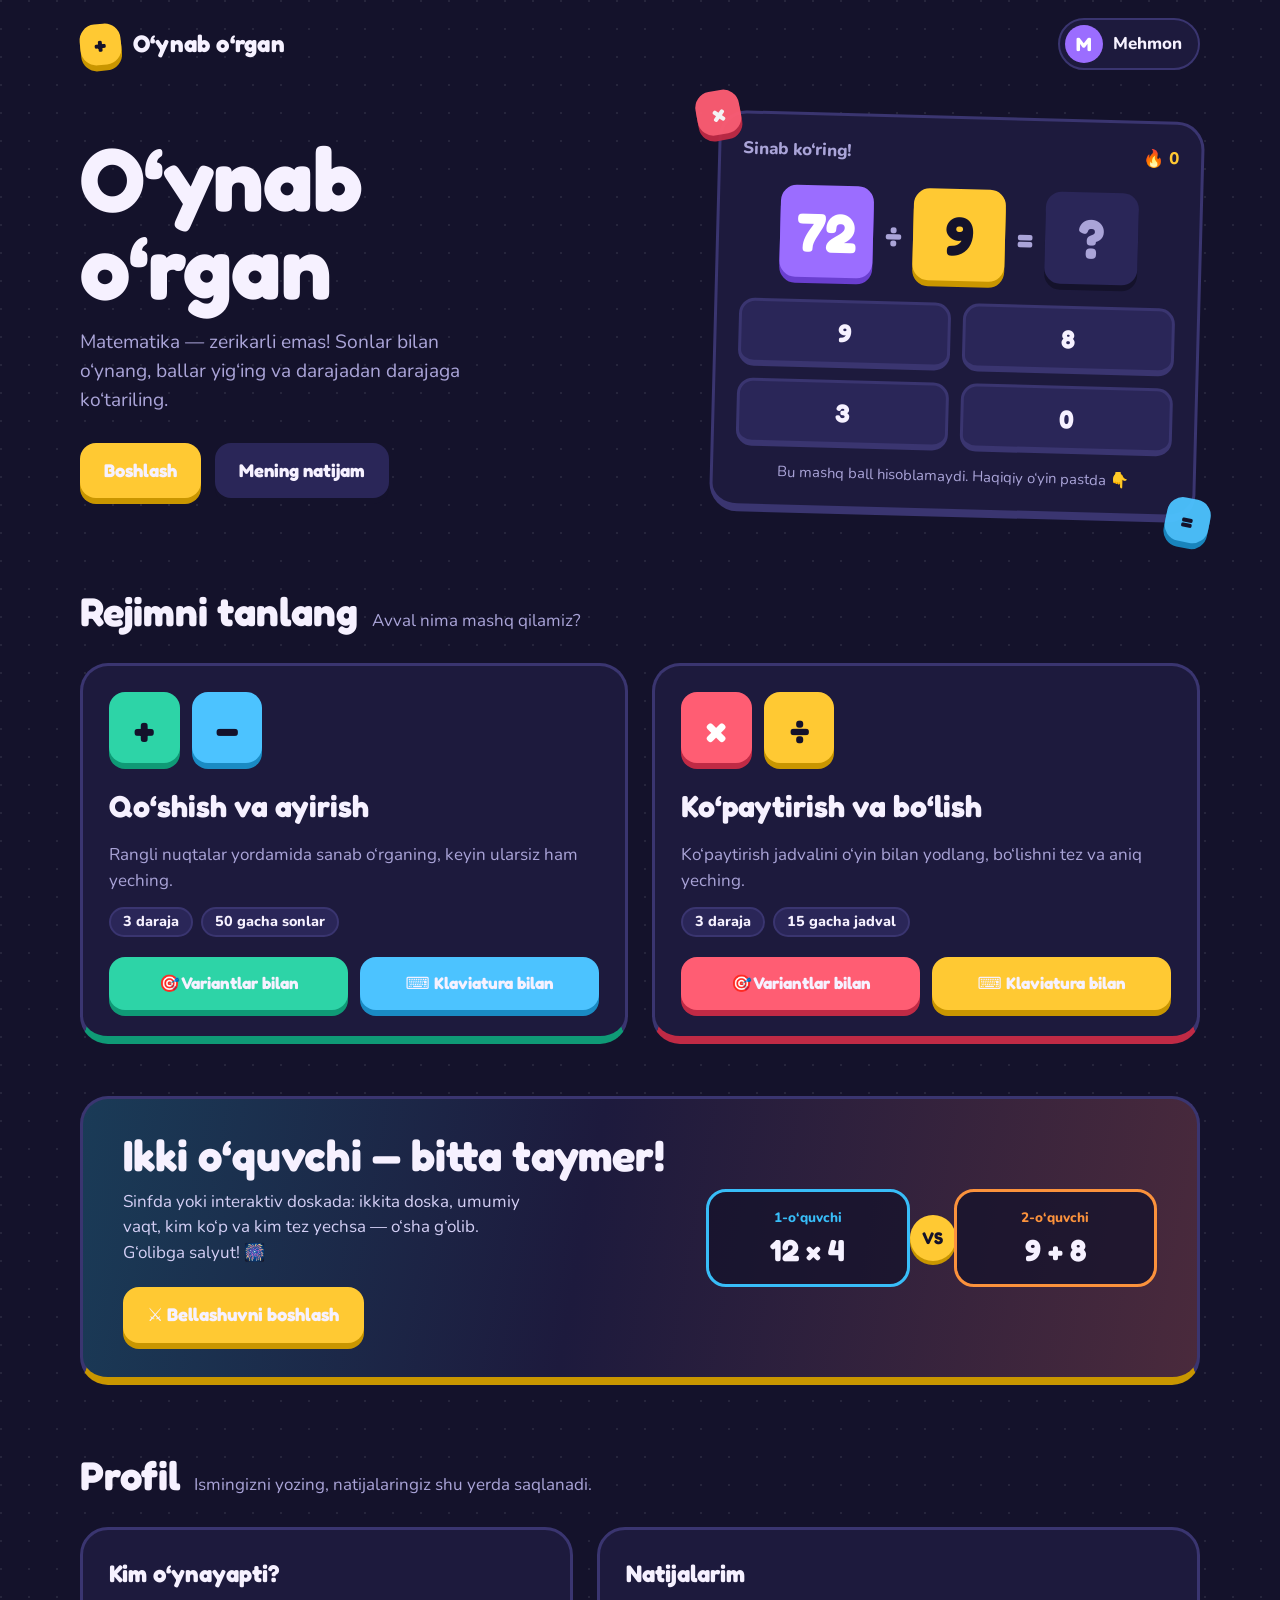
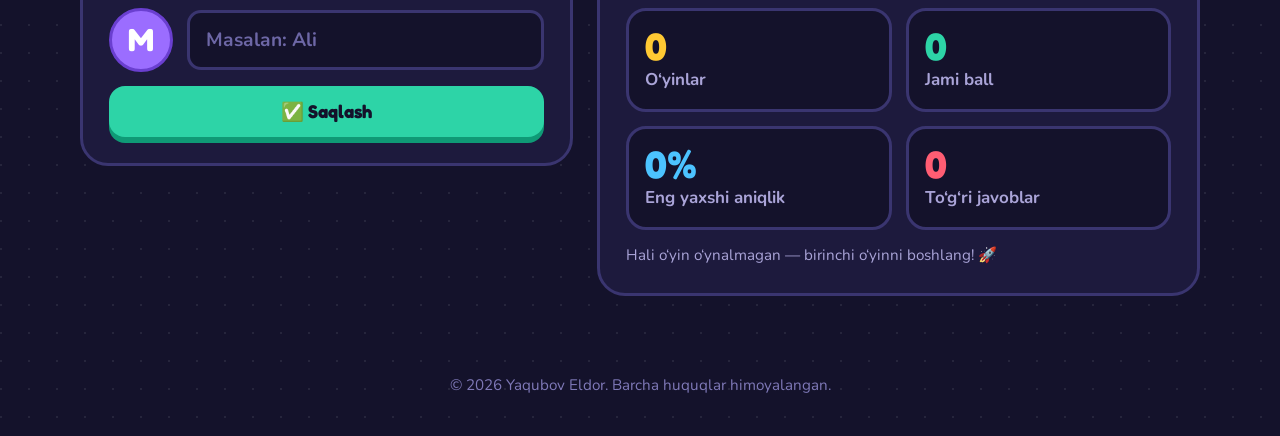
==== index.html @ 98fa3d5e "bugun 4chi oktabr" ====
<!DOCTYPE html>
<html lang="uz">

<head>
    <meta charset="UTF-8" />
    <meta name="viewport" content="width=device-width, initial-scale=1" />
    <title>O‘ynab o‘rgan — Matematika o‘yin orqali</title>
    <link rel="preconnect" href="https://fonts.googleapis.com" />
    <link rel="preconnect" href="https://fonts.gstatic.com" crossorigin />
    <link href="https://fonts.googleapis.com/css2?family=Fredoka:wght@500;600;700&family=Nunito:wght@600;700;800&display=swap" rel="stylesheet" />
    <link rel="stylesheet" href="styles.css" />
    <link rel="stylesheet" href="home.css" />
    <script>
        (function () {
            // O‘ng tugma menyusini bloklash
            document.addEventListener("contextmenu", function (e) {
                e.preventDefault();
            });

            // Klaviatura kombinatsiyalarini bloklash
            document.addEventListener("keydown", function (e) {
                const key = e.key.toLowerCase();

                // F12
                if (key === "f12") e.preventDefault();

                // Ctrl+Shift+I / J / C
                if (e.ctrlKey && e.shiftKey && ["i", "j", "c"].includes(key)) e.preventDefault();

                // Ctrl+U (View Source)
                if (e.ctrlKey && key === "u") e.preventDefault();
            });

            // Oddiy devtools aniqlash
            (function devtoolsDetect() {
                const element = new Image();
                Object.defineProperty(element, 'id', {
                    get: function () {
                        alert("Developer Tools bloklangan!");
                    }
                });
                console.log(element);
            })();

        })();
    </script>
</head>

<body class="page page--home home">
    <div class="wrap">

        <!-- Yuqori panel -->
        <header class="topbar-home">
            <a class="brand" href="index.html" aria-label="O‘ynab o‘rgan — bosh sahifa">
                <span class="tile tile--sun">+</span>
                <span class="brand__name">O‘ynab o‘rgan</span>
            </a>
            <a class="me" href="#profil" title="Profilga o‘tish">
                <span class="avatar" id="meAvatar">M</span>
                <span class="me__name" id="meName">Mehmon</span>
            </a>
        </header>

        <!-- Hero -->
        <section class="hero">
            <div>
                <h1>O‘ynab<br />o‘rgan</h1>
                <p class="hero__lead">Matematika — zerikarli emas! Sonlar bilan o‘ynang, ballar yig‘ing va darajadan darajaga ko‘tariling.</p>
                <div class="hero__cta">
                    <a class="btn-chunk" href="#rejimlar">Boshlash</a>
                    <a class="btn-chunk btn-chunk--ghost" href="#profil">Mening natijam</a>
                </div>
            </div>

            <div class="demo" id="demo" aria-live="polite">
                <div class="deco deco--a"><span class="tile tile--coral">×</span></div>
                <div class="deco deco--b"><span class="tile tile--sky">=</span></div>
                <div class="demo__top">
                    <span>Sinab ko‘ring!</span>
                    <span class="demo__streak" id="demoStreak">🔥 0</span>
                </div>
                <div class="demo__q" id="demoQ"></div>
                <div class="demo__opts" id="demoOpts"></div>
                <p class="demo__hint">Bu mashq ball hisoblamaydi. Haqiqiy o‘yin pastda 👇</p>
            </div>
        </section>

        <!-- Rejimlar -->
        <section class="section" id="rejimlar">
            <div class="section__head">
                <h2>Rejimni tanlang</h2>
                <p>Avval nima mashq qilamiz?</p>
            </div>

            <div class="modes">
                <article class="mcard">
                    <div class="mcard__tiles">
                        <span class="tile tile--mint">+</span>
                        <span class="tile tile--sky">−</span>
                    </div>
                    <h3>Qo‘shish va ayirish</h3>
                    <p>Rangli nuqtalar yordamida sanab o‘rganing, keyin ularsiz ham yeching.</p>
                    <div class="mcard__levels">
                        <span class="pill">3 daraja</span>
                        <span class="pill">50 gacha sonlar</span>
                    </div>
                    <div class="mcard__go">
                        <a class="btn-chunk btn-chunk--mint" href="game.html?mode=addsub&style=choices">🎯 Variantlar bilan</a>
                        <a class="btn-chunk btn-chunk--sky" href="game.html?mode=addsub&style=keypad">⌨️ Klaviatura bilan</a>
                    </div>
                </article>

                <article class="mcard mcard--mult">
                    <div class="mcard__tiles">
                        <span class="tile tile--coral">×</span>
                        <span class="tile tile--sun">÷</span>
                    </div>
                    <h3>Ko‘paytirish va bo‘lish</h3>
                    <p>Ko‘paytirish jadvalini o‘yin bilan yodlang, bo‘lishni tez va aniq yeching.</p>
                    <div class="mcard__levels">
                        <span class="pill">3 daraja</span>
                        <span class="pill">15 gacha jadval</span>
                    </div>
                    <div class="mcard__go">
                        <a class="btn-chunk btn-chunk--coral" href="game.html?mode=multdiv&style=choices">🎯 Variantlar bilan</a>
                        <a class="btn-chunk" href="game.html?mode=multdiv&style=keypad">⌨️ Klaviatura bilan</a>
                    </div>
                </article>
            </div>
        </section>

        <!-- Lokal bellashuv (planshet va katta ekranlar) -->
        <section class="duel-banner" aria-label="Bellashuv rejimi">
            <div>
                <h2>Ikki o‘quvchi — bitta taymer!</h2>
                <p>Sinfda yoki interaktiv doskada: ikkita doska, umumiy vaqt, kim ko‘p va kim tez yechsa — o‘sha g‘olib. G‘olibga salyut! 🎆</p>
                <a class="btn-chunk" href="duel.html">⚔️ Bellashuvni boshlash</a>
            </div>
            <div class="duel-viz" aria-hidden="true">
                <div class="duel-viz__side duel-viz__side--1"><small>1-o‘quvchi</small>12 × 4</div>
                <div class="duel-viz__vs"><span>VS</span></div>
                <div class="duel-viz__side duel-viz__side--2"><small>2-o‘quvchi</small>9 + 8</div>
            </div>
        </section>

        <section class="duel-mobile-entry" aria-label="Do‘st bilan online bellashuv">
            <div class="duel-mobile-entry__mark" aria-hidden="true">VS</div>
            <div class="duel-mobile-entry__copy">
                <h2>Do‘st bilan o‘ynash</h2>
                <p>Xona kodini ulashing va telefonlaringizda bir vaqtda bellashing.</p>
            </div>
            <a class="btn-chunk btn-chunk--mint" href="duel.html">Do‘st bilan o‘ynash</a>
        </section>

        <!-- Profil -->
        <section class="section" id="profil">
            <div class="section__head">
                <h2>Profil</h2>
                <p>Ismingizni yozing, natijalaringiz shu yerda saqlanadi.</p>
            </div>

            <div class="profile">
                <div class="panel">
                    <h3>Kim o‘ynayapti?</h3>
                    <form id="profileForm" class="pform">
                        <div class="pform__row">
                            <span class="avatar" id="formAvatar">M</span>
                            <input type="text" id="playerName" maxlength="20" placeholder="Masalan: Ali" autocomplete="off" />
                        </div>
                        <button type="submit" class="btn-chunk btn-chunk--mint">✅ Saqlash</button>
                    </form>
                </div>

                <div class="panel">
                    <h3>Natijalarim</h3>
                    <div class="stats-grid" id="profileStats"></div>
                    <p class="stats-note" id="statsNote"></p>
                </div>
            </div>
        </section>

        <footer class="footer-home">
            © 2026 Yaqubov Eldor. Barcha huquqlar himoyalangan.
        </footer>
    </div>

    <script src="data.js"></script>
    <script src="app.js"></script>
    <script src="ui.js"></script>
    <script>
        // ---------- Profil ----------
        const nameInput = document.getElementById('playerName');
        const form = document.getElementById('profileForm');
        const initial = (n) => (n || 'M').trim().charAt(0).toUpperCase() || 'M';

        function paintName(name) {
            const n = name || 'Mehmon';
            document.getElementById('meName').textContent = n;
            document.getElementById('meAvatar').textContent = initial(n);
            document.getElementById('formAvatar').textContent = initial(name || n);
        }

        function paintStats() {
            const p = App.loadProfile();
            const h = p.history || [];
            const sessions = h.length;
            const score = h.reduce((s, r) => s + (r.totalScore || 0), 0);
            const best = h.reduce((b, r) => Math.max(b, r.accuracy || 0), 0);
            const correct = h.reduce((s, r) => s + (r.correct || 0), 0);
            const box = (cls, val, label) => {
                const el = document.createElement('div');
                el.className = 'stat ' + cls;
                el.innerHTML = '<b></b><span></span>';
                el.firstChild.textContent = val;
                el.lastChild.textContent = label;
                return el;
            };
            const grid = document.getElementById('profileStats');
            grid.replaceChildren(
                box('stat--1', sessions, 'O‘yinlar'),
                box('stat--2', score, 'Jami ball'),
                box('stat--3', Math.round(best * 100) + '%', 'Eng yaxshi aniqlik'),
                box('stat--4', correct, 'To‘g‘ri javoblar')
            );
            document.getElementById('statsNote').textContent =
                sessions ? '' : 'Hali o‘yin o‘ynalmagan — birinchi o‘yinni boshlang! 🚀';
        }

        const profile = App.loadProfile();
        if (profile?.name && profile.name !== 'Mehmon') nameInput.value = profile.name;
        paintName(profile?.name);
        paintStats();

        nameInput.addEventListener('input', () => {
            document.getElementById('formAvatar').textContent = initial(nameInput.value);
        });
        form.addEventListener('submit', (e) => {
            e.preventDefault();
            const name = nameInput.value.trim() || 'Mehmon';
            App.saveProfile({ ...App.loadProfile(), name });
            paintName(name);
            paintStats();
            UI.toast('Profil saqlandi!');
        });

        // ---------- Hero mini-mashq ----------
        (() => {
            const qEl = document.getElementById('demoQ');
            const optsEl = document.getElementById('demoOpts');
            const streakEl = document.getElementById('demoStreak');
            const tileColors = ['tile--sun', 'tile--mint', 'tile--sky', 'tile--grape', 'tile--coral'];
            let streak = 0, locked = false;

            const tile = (txt, cls) => {
                const s = document.createElement('span');
                s.className = 'tile ' + cls; s.textContent = txt; return s;
            };
            const rc = () => tileColors[Math.floor(Math.random() * tileColors.length)];

            function next() {
                locked = false;
                const mode = Math.random() < 0.5 ? 'addsub' : 'multdiv';
                const q = App.generateQuestion({ mode, level: 1, style: 'choices' });
                const op = document.createElement('span');
                op.className = 'op'; op.textContent = q.op;
                const eq = document.createElement('span');
                eq.className = 'op'; eq.textContent = '=';
                qEl.replaceChildren(tile(q.a, rc()), op, tile(q.b, rc()), eq, tile('?', 'tile--ink'));
                qEl.lastChild.style.cssText = 'background:#2a2658;color:#aaa4d8;box-shadow:0 6px 0 #14122b';
                optsEl.replaceChildren(...q.choices.map((c) => {
                    const b = document.createElement('button');
                    b.type = 'button'; b.className = 'demo-opt'; b.textContent = c;
                    b.addEventListener('click', () => {
                        if (locked) return;
                        if (c === q.answer) {
                            locked = true; b.classList.add('ok'); streak++;
                            streakEl.textContent = '🔥 ' + streak;
                            setTimeout(next, 650);
                        } else {
                            b.classList.remove('bad'); void b.offsetWidth; b.classList.add('bad');
                            streak = 0; streakEl.textContent = '🔥 0';
                        }
                    });
                    return b;
                }));
            }
            next();
        })();
    </script>
</body>

</html>
---- styles.css ----
:root {
  --bg: #0f172a;
  --card: #111827;
  --text: #e5e7eb;
  --muted: #9ca3af;
  --accent: #22c55e;
  --danger: #ef4444;
  --warn: #f59e0b;
  --primary: #3b82f6;
}

* {
  box-sizing: border-box;
}
html,
body {
  margin: 0;
  padding: 0;
  background: var(--bg);
  color: var(--text);
  font-family: system-ui, -apple-system, Segoe UI, Roboto, Ubuntu, "Noto Sans",
    sans-serif;
}

.header {
  padding: 24px;
  text-align: center;
}
.header--compact {
  padding: 12px;
}
.tagline {
  color: var(--muted);
  margin-top: 4px;
}

.container {
  max-width: 900px;
  margin: 0 auto;
  /* padding: 16px; */
}
.card {
  margin-bottom: 16px;
  background: var(--card);
  border-radius: 16px;
  padding: 16px;
  box-shadow: 0 10px 30px rgba(0, 0, 0, 0.3);
}
.card--game {
  display: grid;
  gap: 16px;
}
.icon {
  color: #22c55e;
  width: 32px;
  height: 32px;
}
.icon--danger {
  color: #ef4444;
}
.icon--muted {
  color: #9ca3af;
}
.icon--primary {
  color: #3b82f6;
}

.mode-grid {
  display: grid;
  grid-template-columns: repeat(auto-fit, minmax(220px, 1fr));
  gap: 12px;
}
.mode {
  display: flex;
  flex-wrap: wrap;
  gap: 4px;
  padding: 16px;
  border: 1px solid #1f2937;
  border-radius: 12px;
  text-decoration: none;
  color: var(--text);
  background: #0b1220;
}
.mode:hover {
  border-color: var(--primary);
}
.mode__title {
  font-weight: 700;
}
.mode__desc {
  color: var(--muted);
  font-size: 0.9rem;
}

.scorebar {
  display: flex;
  gap: 16px;
  justify-content: center;
}
.scorebar__item {
  background: #0b1220;
  padding: 8px 12px;
  border-radius: 999px;
  border: 1px solid #1f2937;
}

.question h2 {
  font-size: 2rem;
  text-align: center;
  margin: 8px 0;
}

.visual {
  min-height: 120px;
  display: flex;
  justify-content: center;
  align-items: center;
  flex-wrap: wrap;
  gap: 8px;
  padding: 8px;
}
.dot {
  width: 22px;
  height: 22px;
  border-radius: 50%;
}
.dot--red {
  background: #ef4444;
}
.dot--yellow {
  background: #f59e0b;
}
.dot--white {
  background: #e5e7eb;
}

.answers {
  display: grid;
  /* grid-template-columns: repeat(auto-fit,2, 1fr); */
  grid-template-columns: repeat(auto-fit, minmax(120px, 1fr));
  gap: 10px;
  /* width: 100%; */
  margin: 0 auto;
  border: 1px solid #1f2937;
  border-radius: 12px;
  margin: 5px;
  padding: 12px;
  font-size: 1.6rem;
}
.answer-btn {
  padding: 12px;
  border-radius: 12px;
  border: 1px solid #1f2937;
  background: #0b1220;
  color: var(--text);
  font-size: 1.1rem;
}
.answer-btn:hover {
  border-color: var(--primary);
}
.keypad {
  display: grid;
  grid-template-columns: repeat(3, 1fr);
  gap: 8px;
  max-width: 360px;
  margin: 0 auto;
}
.key {
  padding: 14px;
  border-radius: 12px;
  border: 1px solid #1f2937;
  background: #0b1220;
  color: var(--text);
  font-size: 1.2rem;
}
.key:hover {
  border-color: var(--primary);
}
.key--del {
  background: #1f2937;
}
input {
  padding: 10px 16px;
  border: none;
  border-radius: 12px;
  background: #1f2937;
  color: var(--text);
  cursor: pointer;
}

.input-display {
  border: 1px solid #1f2937;
  border-radius: 12px;
  padding: 20px;
  font-size: 1.6rem;
  text-align: center;
  margin-bottom: 8px;
  color: var(--muted);
}

.controls {
  display: flex;
  gap: 10px;
  justify-content: center;
  margin-top: 8px;
}
.btn {
  padding: 10px 16px;
  border: none;
  border-radius: 12px;
  background: #1f2937;
  color: var(--text);
  cursor: pointer;
}
.btn--primary {
  background: var(--primary);
}
.btn--danger {
  background: var(--danger);
}
.btn--ghost {
  background: transparent;
  border: 1px solid #1f2937;
}

.footer {
  padding: 16px;
  text-align: center;
  color: var(--muted);
}

.toast {
  position: fixed;
  left: 50%;
  bottom: 24px;
  transform: translateX(-50%);
  background: #0b1220;
  border: 1px solid #1f2937;
  color: var(--text);
  padding: 10px 14px;
  border-radius: 12px;
  box-shadow: 0 10px 30px rgba(0, 0, 0, 0.3);
  opacity: 0;
  pointer-events: none;
  transition: opacity 0.2s;
}
.toast--show {
  opacity: 1;
}

.result-list {
  display: grid;
  grid-template-columns: 1fr 1fr;
  gap: 8px;
}
.result-item {
  display: flex;
  justify-content: space-between;
  gap: 8px;
  padding: 8px;
  border: 1px solid #1f2937;
  border-radius: 10px;
  background: #0b1220;
}
.result-item--ok {
  border-color: var(--accent);
}
.result-item--bad {
  border-color: var(--danger);
}
.result-item__eq {
  font-weight: 600;
}
.result-item__ans {
  color: var(--muted);
}
.result-item__correct {
  color: var(--accent);
}

.summary {
  display: flex;
  flex-wrap: wrap;
  gap: 16px;
  justify-content: center;
  padding: 10px;
  /* margin-bottom: 12px; */
}
.summary__box {
  display: flex;
  flex-direction: column;
  flex: 1;
  text-align: center;
  color: var(--muted);
  background: #0b1220;
  border: 1px solid #1f2937;
  padding: 10px 14px;
  border-radius: 12px;
}

.flash-ok {
  animation: flashOk 0.4s;
}
.flash-bad {
  animation: flashBad 0.4s;
}
@keyframes flashOk {
  from {
    box-shadow: 0 0 0 0 rgba(34, 197, 94, 0.7);
  }
  to {
    box-shadow: 0 0 0 16px rgba(34, 197, 94, 0);
  }
}
@keyframes flashBad {
  from {
    box-shadow: 0 0 0 0 rgba(239, 68, 68, 0.7);
  }
  to {
    box-shadow: 0 0 0 16px rgba(239, 68, 68, 0);
  }
}

@media (max-width: 768px) {
  .mode-grid {
    grid-template-columns: repeat(auto-fit, minmax(180px, 1fr));
  }
  .question h2 {
    font-size: 1.8rem;
  }
  #profileForm {
    display: flex;
    flex-direction: column;
    gap: 12px;
  }
  .input-display {
    width: auto;
    font-size: 1.2rem;
    margin-bottom: 8px;
  }
  .icon {
    color: #22c55e;
    width: 24px;
    height: 24px;
  }
  .icon--danger {
    color: #ef4444;
  }
  .icon--muted {
    color: #9ca3af;
  }
  .icon--primary {
    color: #3b82f6;
  }
}

@media (max-width: 640px) {
  .result-list {
    grid-template-columns: 1fr;
  }
  .question h2 {
    font-size: 1.6rem;
  }
  #profileForm {
    display: flex;
    flex-direction: column;
    gap: 12px;
  }
  .input-display {
    display: block;
    width: auto;
    font-size: 2.2rem;
    margin-bottom: 8px;
    height: 120px;
  }
  .icon {
    color: #22c55e;
    width: 24px;
    height: 24px;
  }
  .icon--danger {
    color: #ef4444;
  }
  .icon--muted {
    color: #9ca3af;
  }
  .icon--primary {
    color: #3b82f6;
  }
}

@media (max-width: 400px) {
  .answers {
    grid-template-columns: repeat(auto-fit, minmax(100%, 1fr));
  }
  .answer-btn {
    display: grid;
    flex-wrap: wrap;
    gap: 8px;
    justify-content: center;
    align-items: center;
    padding: 16px;
  }



}

 
.copyright {
  text-align: center;
  margin-top: 20px;
  font-size: 14px;
  color: #777;
}

/* Faqat katta ekranlar uchun bloklar */
.desktop-only { display: none; }
@media (min-width: 1024px) {
  .desktop-only { display: block; }
}
---- home.css ----
/* ===== Bosh sahifa dizayni ===== */
body.home {
  --ink: #14122b; --ink2: #1d1a3d; --ink3: #2a2658; --line: #3a3570;
  --paper: #f6f1ff; --muted: #aaa4d8;
  --sun: #ffc933; --coral: #ff5d73; --mint: #2dd4a7; --sky: #4cc3ff; --grape: #9b6dff;
  --sun-d: #c99600; --coral-d: #c02a45; --mint-d: #0f9a76; --sky-d: #1a8bc4; --grape-d: #6a3fd0;
  background-color: var(--ink);
  background-image: radial-gradient(circle at 1px 1px, rgba(255, 255, 255, .08) 1.5px, transparent 0);
  background-size: 28px 28px;
  color: var(--paper);
  font-family: 'Nunito', system-ui, -apple-system, 'Segoe UI', Roboto, sans-serif;
  font-size: 17px; line-height: 1.5; min-height: 100vh;
}
.home h1, .home h2, .home h3, .home .brand__name, .home .tile, .home .btn-chunk {
  font-family: 'Fredoka', 'Nunito', system-ui, sans-serif;
}
.wrap { width: min(1120px, 100% - 40px); margin: 0 auto; }
.home a { color: inherit; }
.home :focus-visible { outline: 3px solid var(--sun); outline-offset: 3px; border-radius: 10px; }

/* Plitka (sonlar bloki) */
.tile {
  --t: var(--sun); --td: var(--sun-d);
  display: inline-grid; place-items: center; background: var(--t); color: var(--ink);
  border-radius: 16px; box-shadow: 0 6px 0 var(--td); font-weight: 700; line-height: 1;
  width: 1.7em; height: 1.7em; font-size: 2rem; user-select: none;
}
.tile--sun { --t: var(--sun); --td: var(--sun-d); }
.tile--coral { --t: var(--coral); --td: var(--coral-d); color: #fff; }
.tile--mint { --t: var(--mint); --td: var(--mint-d); }
.tile--sky { --t: var(--sky); --td: var(--sky-d); }
.tile--grape { --t: var(--grape); --td: var(--grape-d); color: #fff; }

/* Yuqori panel */
.topbar-home { display: flex; justify-content: space-between; align-items: center; padding: 18px 0; gap: 12px; }
.brand { display: flex; align-items: center; gap: 12px; text-decoration: none; }
.brand .tile { font-size: 1.5rem; transform: rotate(-6deg); }
.brand__name { font-size: 1.5rem; font-weight: 700; letter-spacing: .01em; }
.me {
  display: flex; align-items: center; gap: 10px; text-decoration: none;
  background: var(--ink2); border: 2px solid var(--line); border-radius: 999px; padding: 5px 16px 5px 5px;
}
.me:hover { border-color: var(--sky); }
.avatar {
  width: 38px; height: 38px; border-radius: 50%; display: grid; place-items: center;
  background: var(--grape); color: #fff; font: 700 1.2rem 'Fredoka', sans-serif;
}
.me__name { font-weight: 800; max-width: 14ch; overflow: hidden; text-overflow: ellipsis; white-space: nowrap; }

/* Hero */
.hero { display: grid; grid-template-columns: 1.1fr .9fr; gap: 40px; align-items: center; padding: 28px 0 56px; }
.hero h1 { font-size: clamp(3rem, 8vw, 5.6rem); line-height: .98; margin: 0 0 18px; font-weight: 700; letter-spacing: -.01em; }
.hero__lead { font-size: 1.2rem; color: var(--muted); max-width: 34ch; margin: 0 0 28px; }
.hero__cta { display: flex; flex-wrap: wrap; gap: 14px; }

.btn-chunk {
  --b: var(--sun); --bd: var(--sun-d);
  display: inline-flex; align-items: center; justify-content: center; gap: 10px; text-decoration: none; cursor: pointer;
  background: var(--b); color: var(--ink); border: 0; border-radius: 16px; padding: 14px 24px;
  font-size: 1.15rem; font-weight: 700; box-shadow: 0 6px 0 var(--bd); transition: transform .08s, box-shadow .08s;
}
.btn-chunk:hover { transform: translateY(2px); box-shadow: 0 4px 0 var(--bd); }
.btn-chunk:active { transform: translateY(6px); box-shadow: 0 0 0 var(--bd); }
.btn-chunk--mint { --b: var(--mint); --bd: var(--mint-d); }
.btn-chunk--coral { --b: var(--coral); --bd: var(--coral-d); color: #fff; }
.btn-chunk--sky { --b: var(--sky); --bd: var(--sky-d); }
.btn-chunk--ghost { --b: var(--ink3); --bd: #14122b; color: var(--paper); }

/* Hero demo — haqiqiy ishlaydigan mini savol */
.demo {
  background: var(--ink2); border: 3px solid var(--line); border-bottom-width: 8px; border-radius: 28px;
  padding: 22px; transform: rotate(1.5deg); position: relative;
}
.demo__top { display: flex; justify-content: space-between; align-items: center; color: var(--muted); font-weight: 800; }
.demo__streak { color: var(--sun); }
.demo__q { display: flex; justify-content: center; align-items: center; gap: 12px; margin: 22px 0; flex-wrap: wrap; }
.demo__q .tile { font-size: clamp(2.4rem, 5vw, 3.4rem); }
.demo__q .op { font: 700 2.2rem 'Fredoka', sans-serif; color: var(--muted); }
.demo__opts { display: grid; grid-template-columns: 1fr 1fr; gap: 12px; }
.demo-opt {
  font: 700 1.6rem 'Fredoka', sans-serif; padding: 14px 0; border-radius: 16px; cursor: pointer;
  border: 3px solid var(--line); border-bottom-width: 6px; background: var(--ink3); color: var(--paper);
  transition: transform .08s, background .15s, border-color .15s;
}
.demo-opt:hover { border-color: var(--sky); }
.demo-opt:active { transform: translateY(3px); border-bottom-width: 3px; }
.demo-opt.ok { background: var(--mint); border-color: var(--mint-d); color: var(--ink); }
.demo-opt.bad { background: var(--coral); border-color: var(--coral-d); color: #fff; animation: wob .3s; }
@keyframes wob { 25% { transform: translateX(-6px); } 75% { transform: translateX(6px); } }
.demo__hint { text-align: center; color: var(--muted); font-size: .92rem; margin: 14px 0 0; }

/* Sakrab turuvchi bezak plitkalari */
.deco { position: absolute; pointer-events: none; }
.deco .tile { font-size: 1.6rem; opacity: .95; animation: bob 5s ease-in-out infinite; }
.deco--a { top: -22px; left: -26px; transform: rotate(-12deg); }
.deco--b { bottom: -26px; right: -18px; transform: rotate(10deg); }
.deco--b .tile { animation-delay: -2.5s; }
@keyframes bob { 50% { translate: 0 -8px; } }

/* Bo'limlar */
.section { padding: 8px 0 52px; }
.section__head { display: flex; align-items: baseline; gap: 14px; flex-wrap: wrap; margin-bottom: 22px; }
.section__head h2 { font-size: clamp(1.8rem, 4vw, 2.5rem); margin: 0; font-weight: 700; }
.section__head p { margin: 0; color: var(--muted); }

/* Rejim kartalari */
.modes { display: grid; grid-template-columns: 1fr 1fr; gap: 24px; }
.mcard {
  --a: var(--mint); --ad: var(--mint-d);
  background: var(--ink2); border: 3px solid var(--line); border-bottom: 8px solid var(--ad);
  border-radius: 28px; padding: 26px; display: flex; flex-direction: column; gap: 14px;
}
.mcard--mult { --a: var(--coral); --ad: var(--coral-d); }
.mcard__tiles { display: flex; gap: 12px; }
.mcard__tiles .tile { font-size: 2.6rem; }
.mcard h3 { margin: 6px 0 0; font-size: 1.9rem; font-weight: 700; }
.mcard p { margin: 0; color: var(--muted); }
.mcard__levels { display: flex; gap: 8px; flex-wrap: wrap; }
.pill { background: var(--ink3); border: 2px solid var(--line); border-radius: 999px; padding: 2px 12px; font-size: .9rem; font-weight: 800; color: var(--paper); }
.mcard__go { display: grid; grid-template-columns: 1fr 1fr; gap: 12px; margin-top: auto; padding-top: 6px; }
.mcard .btn-chunk { padding: 14px 10px; font-size: 1.05rem; }

/* Bellashuv banneri (faqat katta ekran) */
.duel-banner { display: none; }
@media (min-width: 768px) {
  .duel-banner {
    display: grid; grid-template-columns: 1fr; gap: 24px; align-items: center;
    margin-bottom: 44px; padding: 28px 30px; border-radius: 28px; position: relative; overflow: hidden;
    background: linear-gradient(100deg, #1a3b57 0%, var(--ink2) 45%, #4a2a3c 100%);
    border: 3px solid var(--line); border-bottom: 8px solid var(--sun-d);
  }
}
.duel-banner .duel-viz { display: none; }
@media (min-width: 1024px) {
  .duel-banner { grid-template-columns: 1.1fr .9fr; gap: 32px; padding: 34px 40px; margin-bottom: 52px; }
  .duel-banner .duel-viz { display: grid; }
}
.duel-banner h2 { font-size: clamp(2rem, 3.4vw, 2.8rem); margin: 0 0 10px; font-weight: 700; line-height: 1.05; }
.duel-banner p { margin: 0 0 22px; color: #d4cff5; max-width: 42ch; }
.duel-mobile-entry { display: none; }
.duel-viz { display: grid; grid-template-columns: 1fr 44px 1fr; align-items: stretch; gap: 0; }
.duel-viz__side { border-radius: 20px; padding: 16px 10px; text-align: center; font: 700 1.9rem 'Fredoka', sans-serif; background: rgba(20, 18, 43, .75); border: 3px solid; }
.duel-viz__side small { display: block; font: 800 .85rem 'Nunito', sans-serif; margin-bottom: 4px; }
.duel-viz__side--1 { border-color: #38bdf8; } .duel-viz__side--1 small { color: #38bdf8; }
.duel-viz__side--2 { border-color: #fb923c; } .duel-viz__side--2 small { color: #fb923c; }
.duel-viz__vs { display: grid; place-items: center; }
.duel-viz__vs span { background: var(--sun); color: var(--ink); border-radius: 50%; width: 46px; height: 46px; display: grid; place-items: center; font: 700 1.05rem 'Fredoka', sans-serif; box-shadow: 0 4px 0 var(--sun-d); }

/* Profil */
.profile { display: grid; grid-template-columns: .9fr 1.1fr; gap: 24px; align-items: start; }
.panel { background: var(--ink2); border: 3px solid var(--line); border-radius: 28px; padding: 26px; }
.panel h3 { margin: 0 0 16px; font-size: 1.5rem; font-weight: 700; }
.pform { display: grid; gap: 14px; }
.pform__row { display: flex; align-items: center; gap: 14px; }
.pform .avatar { width: 64px; height: 64px; font-size: 2rem; flex: none; background: var(--grape); border: 3px solid var(--grape-d); }
.pform input {
  width: 100%; font: 700 1.2rem 'Nunito', sans-serif; padding: 14px 16px; border-radius: 14px; cursor: text;
  background: var(--ink); color: var(--paper); border: 3px solid var(--line);
}
.pform input::placeholder { color: #6d67a6; }
.pform input:focus { border-color: var(--sky); outline: none; }
.stats-grid { display: grid; grid-template-columns: 1fr 1fr; gap: 14px; }
.stat { background: var(--ink); border: 3px solid var(--line); border-radius: 20px; padding: 16px; display: flex; flex-direction: column; gap: 2px; }
.stat b { font: 700 2.4rem/1 'Fredoka', sans-serif; }
.stat span { color: var(--muted); font-weight: 700; }
.stat--1 b { color: var(--sun); } .stat--2 b { color: var(--mint); } .stat--3 b { color: var(--sky); } .stat--4 b { color: var(--coral); }
.stats-note { color: var(--muted); margin: 14px 0 0; font-size: .95rem; }

.footer-home { text-align: center; color: #7f79b8; padding: 26px 0 40px; font-size: .95rem; }

/* Moslashuvchanlik */
@media (max-width: 900px) {
  .hero, .profile { grid-template-columns: 1fr; }
  .hero { gap: 34px; padding-bottom: 40px; }
  .modes { grid-template-columns: 1fr; }
}
@media (max-width: 520px) {
  body.home { font-size: 16px; }
  .brand__name { font-size: 1.25rem; }
  .mcard__go, .stats-grid { grid-template-columns: 1fr; }
  .mcard .btn-chunk { min-height: 50px; padding: 12px 14px; font-size: 1rem; line-height: 1.25; }
  .demo { transform: none; }
  .deco--a { left: -6px; }
  .deco--b { right: -6px; }
}

@media (max-width: 767px) {
  .duel-mobile-entry {
    display: grid; grid-template-columns: 48px minmax(0, 1fr); align-items: center; gap: 12px;
    margin: 4px 0 38px; padding: 18px; border: 2px solid var(--line); border-bottom: 6px solid var(--sun-d);
    border-radius: 20px; background: linear-gradient(120deg, #18384e, var(--ink2) 62%, #412b3b);
  }
  .duel-mobile-entry__mark {
    width: 46px; height: 46px; display: grid; place-items: center; border-radius: 50%;
    background: var(--sun); color: var(--ink); box-shadow: 0 4px 0 var(--sun-d);
    font: 700 1rem/1 'Fredoka', sans-serif;
  }
  .duel-mobile-entry__copy { min-width: 0; }
  .duel-mobile-entry h2 { margin: 0; font-size: 1.2rem; line-height: 1.2; }
  .duel-mobile-entry p { margin: 4px 0 0; color: var(--muted); font-size: .95rem; line-height: 1.4; }
  .duel-mobile-entry .btn-chunk {
    grid-column: 1 / -1; width: 100%; min-height: 52px; padding: 12px 16px;
    font-size: 1.05rem; line-height: 1.2; white-space: normal; text-align: center;
  }
}
/* ===== Natijalar sahifasi ===== */
.page--results {
  min-height: 100vh;
  background-color: var(--ink);
  background-image: radial-gradient(circle at 1px 1px, rgba(255, 255, 255, .08) 1.5px, transparent 0);
  background-size: 28px 28px;
  color: var(--paper);
}
.page--results .header--results {
  padding: 42px 0 18px;
  text-align: center;
}
.page--results .header--results h1 {
  margin: 0 0 8px;
  font-size: clamp(2.3rem, 6vw, 4rem);
  display: inline-flex;
  align-items: center;
  gap: 12px;
  font-family: 'Fredoka', 'Nunito', system-ui, sans-serif;
  letter-spacing: -.02em;
}
.page--results .tagline {
  display: inline-flex;
  align-items: center;
  justify-content: center;
  gap: 8px;
  margin: 0;
  color: var(--muted);
  font-weight: 700;
}
.page--results .results-container {
  padding-bottom: 18px;
}
.page--results .results-card {
  background: var(--ink2);
  border: 3px solid var(--line);
  border-bottom-width: 8px;
  border-radius: 28px;
  padding: 24px;
  box-shadow: none;
}
.page--results .summary {
  display: grid;
  grid-template-columns: repeat(auto-fit, minmax(150px, 1fr));
  gap: 12px;
  margin-bottom: 18px;
}
.page--results .summary__box {
  display: flex;
  flex-direction: column;
  gap: 5px;
  background: rgba(19, 17, 38, 0.9);
  border: 3px solid var(--line);
  border-radius: 18px;
  padding: 14px 16px;
  text-align: center;
  color: var(--paper);
  font-weight: 700;
}
.page--results .summary__box strong {
  color: var(--sun);
}
.page--results .result-list {
  display: grid;
  grid-template-columns: repeat(2, minmax(0, 1fr));
  gap: 12px;
}
.page--results .result-item {
  display: flex;
  align-items: center;
  justify-content: space-between;
  gap: 10px;
  padding: 14px 16px;
  border-radius: 18px;
  background: var(--ink3);
  border: 3px solid var(--line);
  border-bottom-width: 6px;
  color: var(--paper);
  font-weight: 700;
}
.page--results .result-item--ok {
  background: rgba(45, 212, 167, 0.12);
  border-color: var(--mint);
}
.page--results .result-item--bad {
  background: rgba(255, 93, 115, 0.12);
  border-color: var(--coral);
}
.page--results .result-item__eq {
  font-size: 1rem;
  font-weight: 800;
}
.page--results .result-item__ans {
  color: var(--muted);
  text-align: right;
}
.page--results .result-item__correct {
  color: var(--sun);
  font-weight: 800;
}
.page--results .controls {
  margin-top: 22px;
  display: flex;
  flex-wrap: wrap;
  justify-content: center;
  gap: 14px;
}
.page--results .btn,
.page--results .btn--primary,
.page--results .btn--ghost {
  --b: var(--sun);
  --bd: var(--sun-d);
  display: inline-flex;
  align-items: center;
  justify-content: center;
  gap: 10px;
  text-decoration: none;
  cursor: pointer;
  background: var(--b);
  color: var(--ink);
  border: 0;
  border-radius: 16px;
  padding: 14px 24px;
  font-size: 1.05rem;
  font-weight: 800;
  box-shadow: 0 6px 0 var(--bd);
  transition: transform .08s, box-shadow .08s;
}
.page--results .btn:hover,
.page--results .btn--primary:hover,
.page--results .btn--ghost:hover {
  transform: translateY(2px);
  box-shadow: 0 4px 0 var(--bd);
}
.page--results .btn:active,
.page--results .btn--primary:active,
.page--results .btn--ghost:active {
  transform: translateY(6px);
  box-shadow: 0 0 0 var(--bd);
}
.page--results .btn--primary {
  --b: var(--mint);
  --bd: var(--mint-d);
}
.page--results .btn--ghost {
  --b: var(--ink3);
  --bd: #14122b;
  color: var(--paper);
}
.page--results .icon {
  color: currentColor;
}
.page--results .icon--danger {
  color: var(--coral);
}
.page--results .footer-home {
  padding: 24px 0 20px;
  color: #9f97d6;
  text-align: center;
}

@media (max-width: 640px) {
  .page--results .result-list {
    grid-template-columns: 1fr;
  }
  .page--results .results-card {
    padding: 18px 14px;
  }
  .page--results .controls {
    flex-direction: column;
  }
  .page--results .btn,
  .page--results .btn--primary,
  .page--results .btn--ghost {
    width: 100%;
  }
}

@media (prefers-reduced-motion: reduce) {
  .deco .tile, .demo-opt.bad { animation: none; }
  .btn-chunk, .demo-opt, .page--results .btn, .page--results .btn--primary, .page--results .btn--ghost { transition: none; }
}
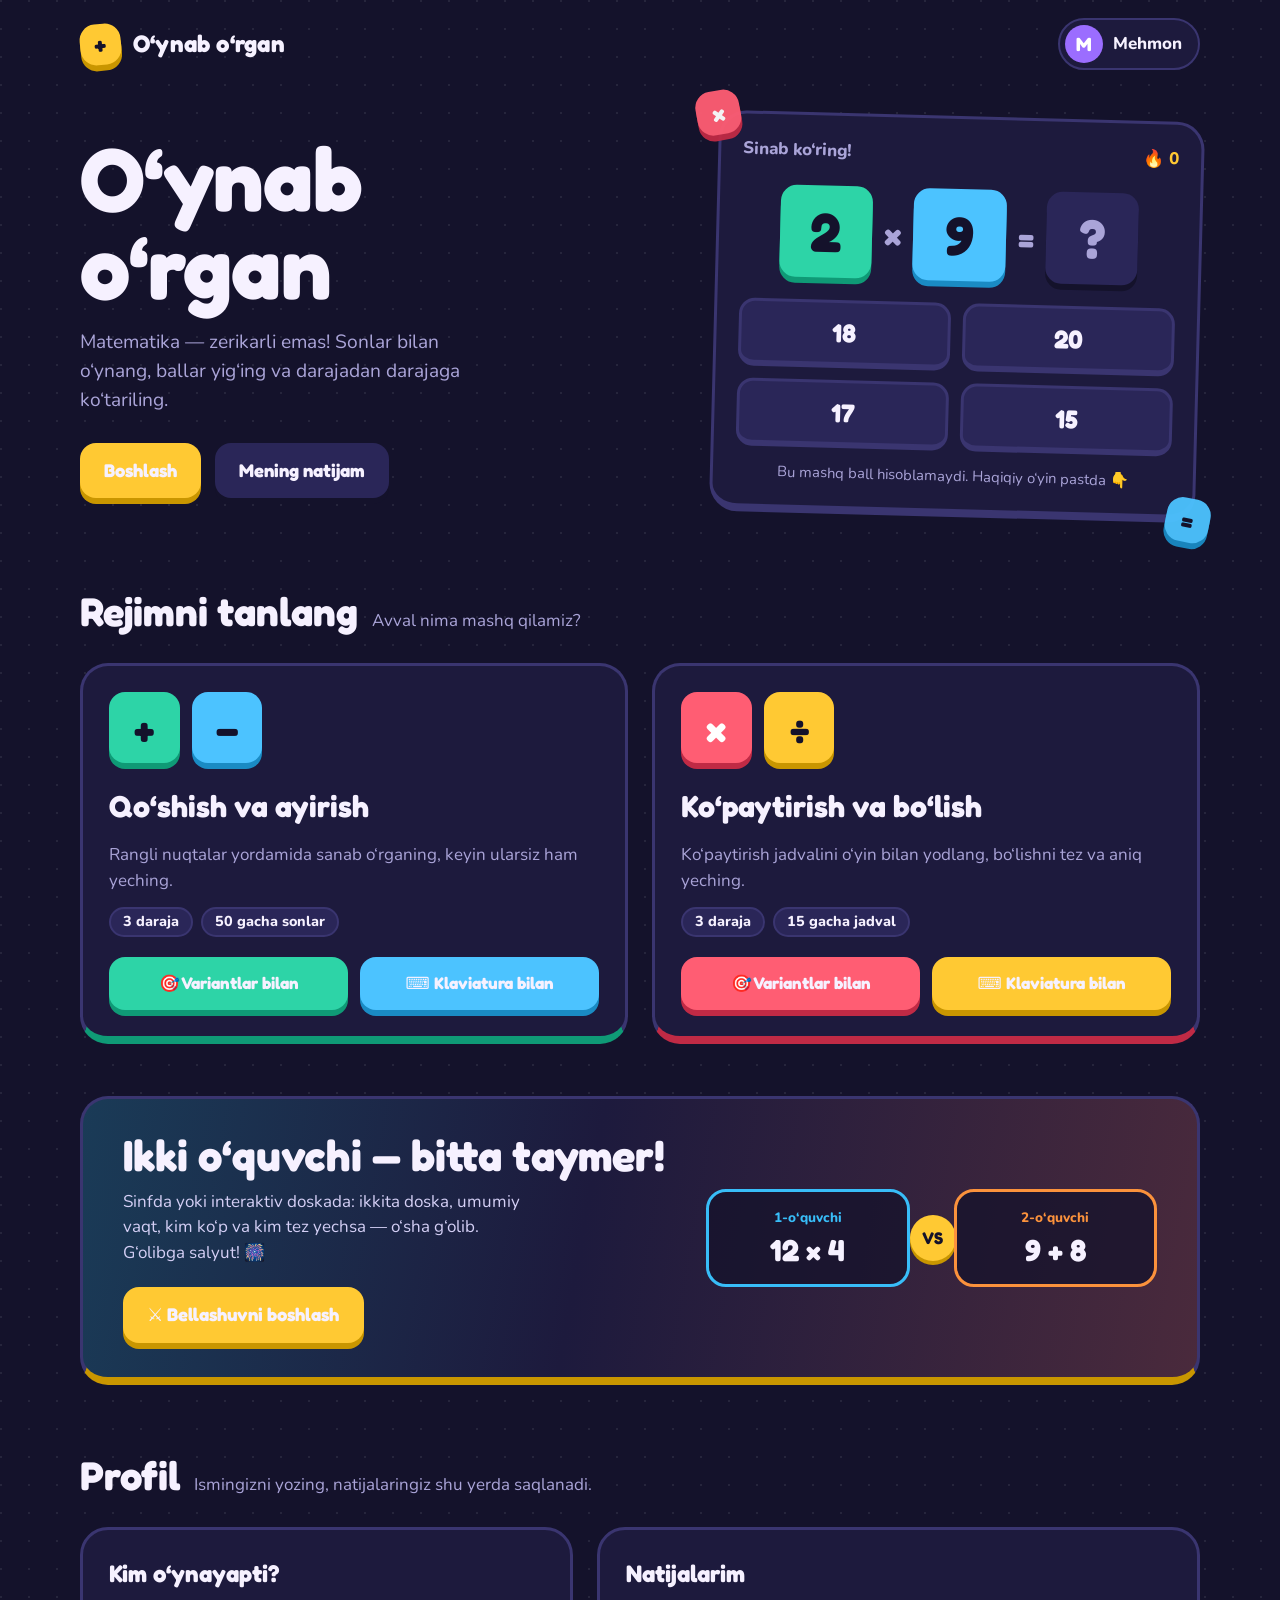
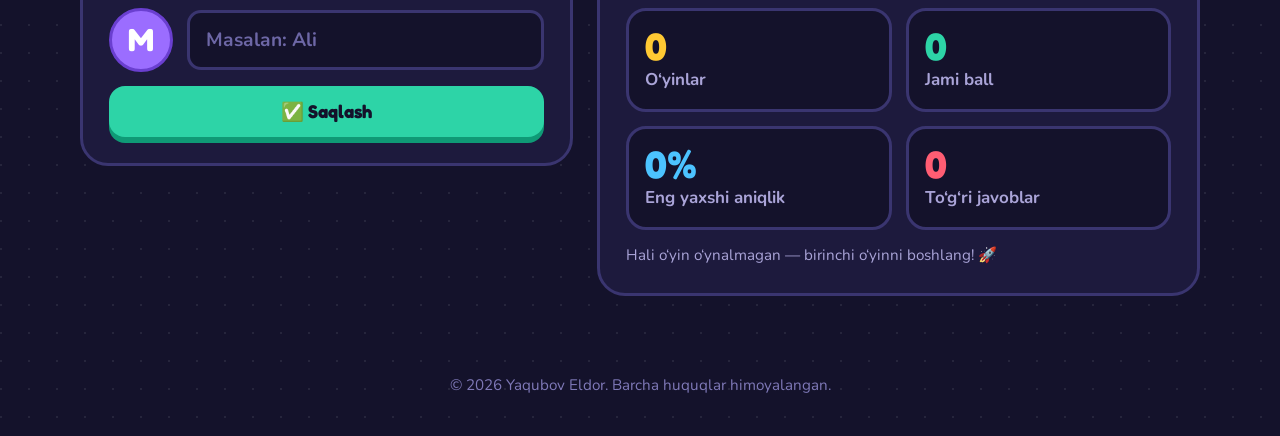
==== commit 5b6050f8: "Add project favicon and improve name reset button Add original math-themed ICO and SVG favicons to e" ====
--- a/index.html
+++ b/index.html
@@ -5,6 +5,8 @@
     <meta charset="UTF-8" />
     <meta name="viewport" content="width=device-width, initial-scale=1" />
     <title>O‘ynab o‘rgan — Matematika o‘yin orqali</title>
+    <link rel="icon" href="favicon.ico" sizes="any" />
+    <link rel="icon" href="favicon.svg" type="image/svg+xml" />
     <link rel="preconnect" href="https://fonts.googleapis.com" />
     <link rel="preconnect" href="https://fonts.gstatic.com" crossorigin />
     <link href="https://fonts.googleapis.com/css2?family=Fredoka:wght@500;600;700&family=Nunito:wght@600;700;800&display=swap" rel="stylesheet" />
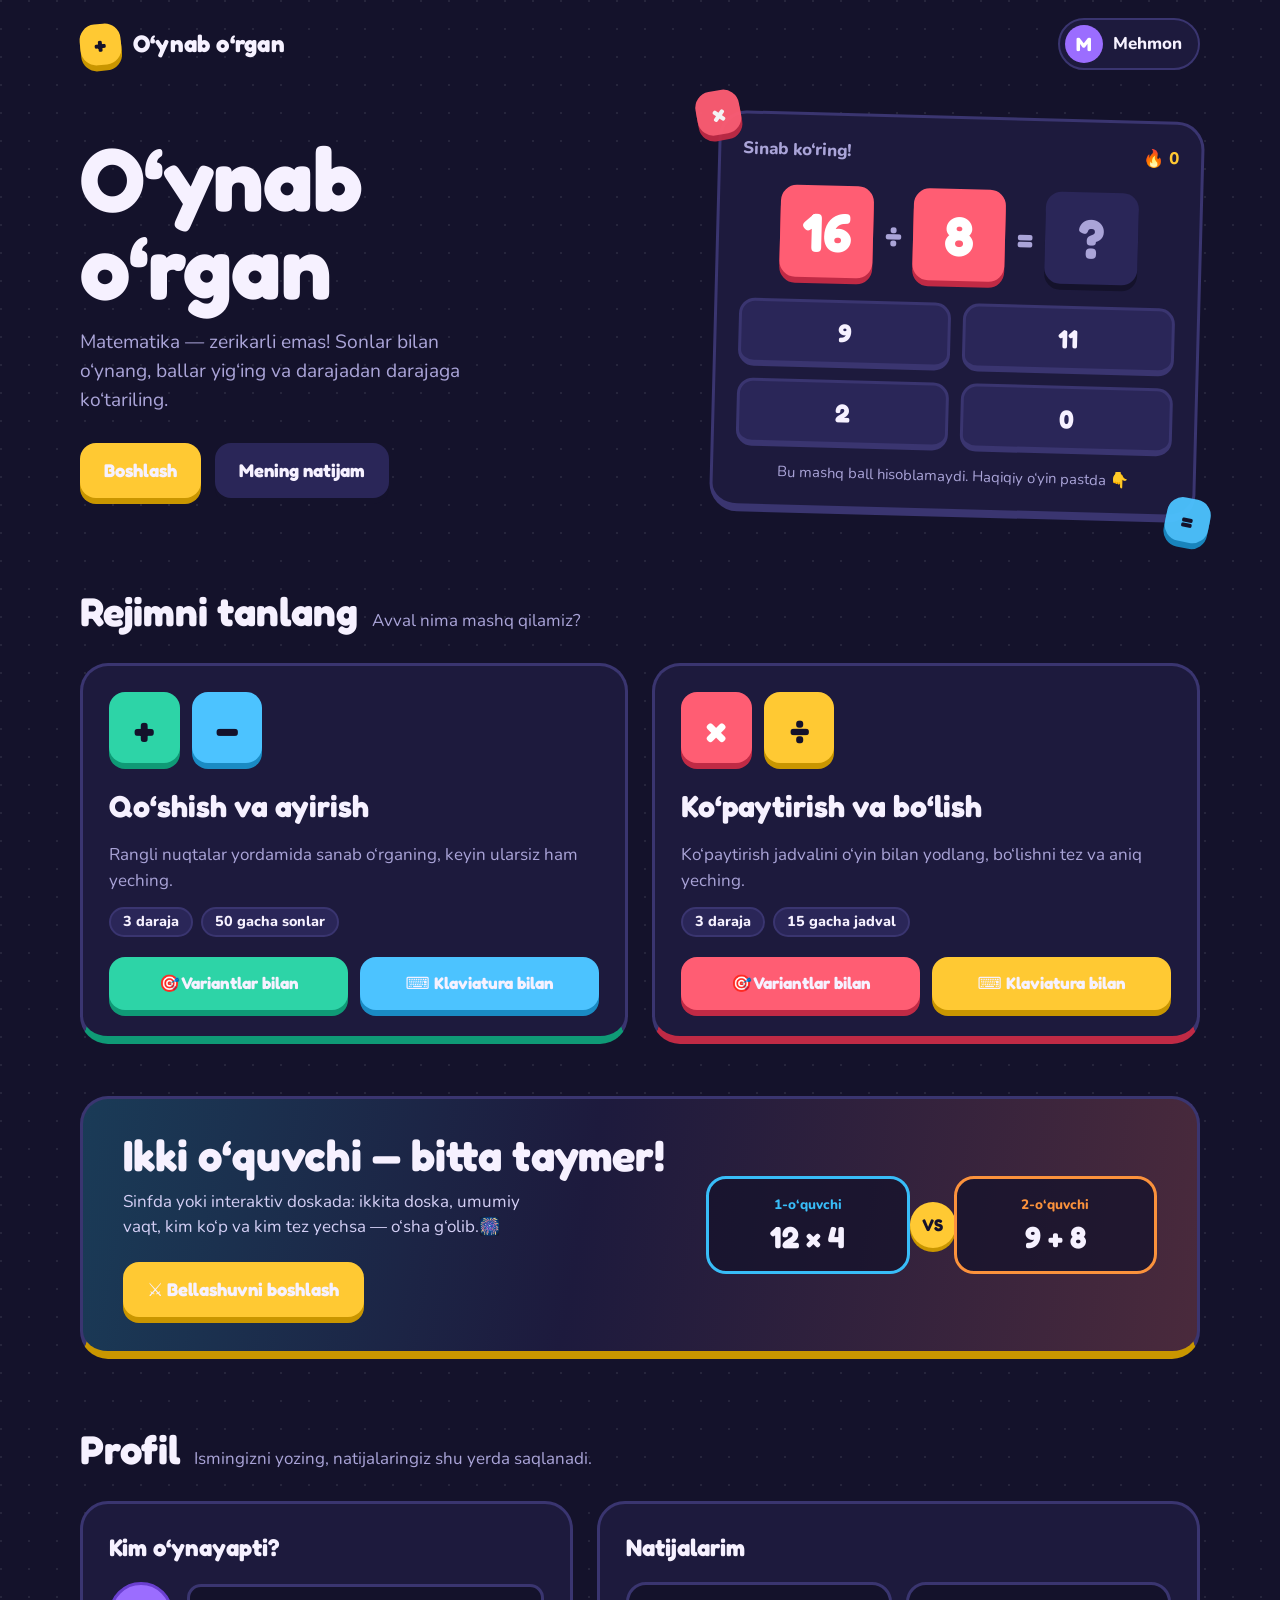
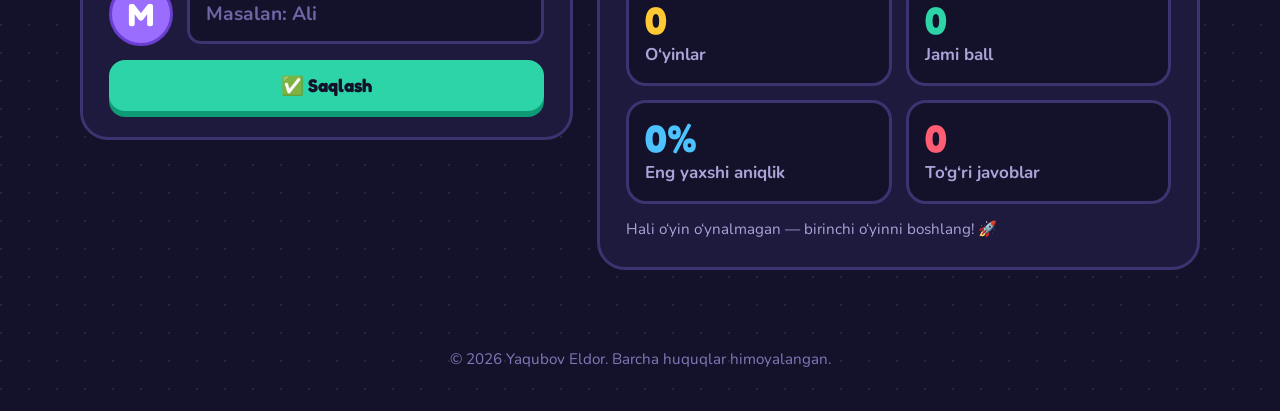
==== commit b192f4a5: "feat: add duel audio and room invitations Add duel music and applause controls, celebratory effects," ====
--- a/index.html
+++ b/index.html
@@ -3,6 +3,7 @@
 
 <head>
     <meta charset="UTF-8" />
+    <script src="site-guard.js"></script>
     <meta name="viewport" content="width=device-width, initial-scale=1" />
     <title>O‘ynab o‘rgan — Matematika o‘yin orqali</title>
     <link rel="icon" href="favicon.ico" sizes="any" />
@@ -135,7 +136,7 @@
         <section class="duel-banner" aria-label="Bellashuv rejimi">
             <div>
                 <h2>Ikki o‘quvchi — bitta taymer!</h2>
-                <p>Sinfda yoki interaktiv doskada: ikkita doska, umumiy vaqt, kim ko‘p va kim tez yechsa — o‘sha g‘olib. G‘olibga salyut! 🎆</p>
+                <p>Sinfda yoki interaktiv doskada: ikkita doska, umumiy vaqt, kim ko‘p va kim tez yechsa — o‘sha g‘olib.🎆</p>
                 <a class="btn-chunk" href="duel.html">⚔️ Bellashuvni boshlash</a>
             </div>
             <div class="duel-viz" aria-hidden="true">
